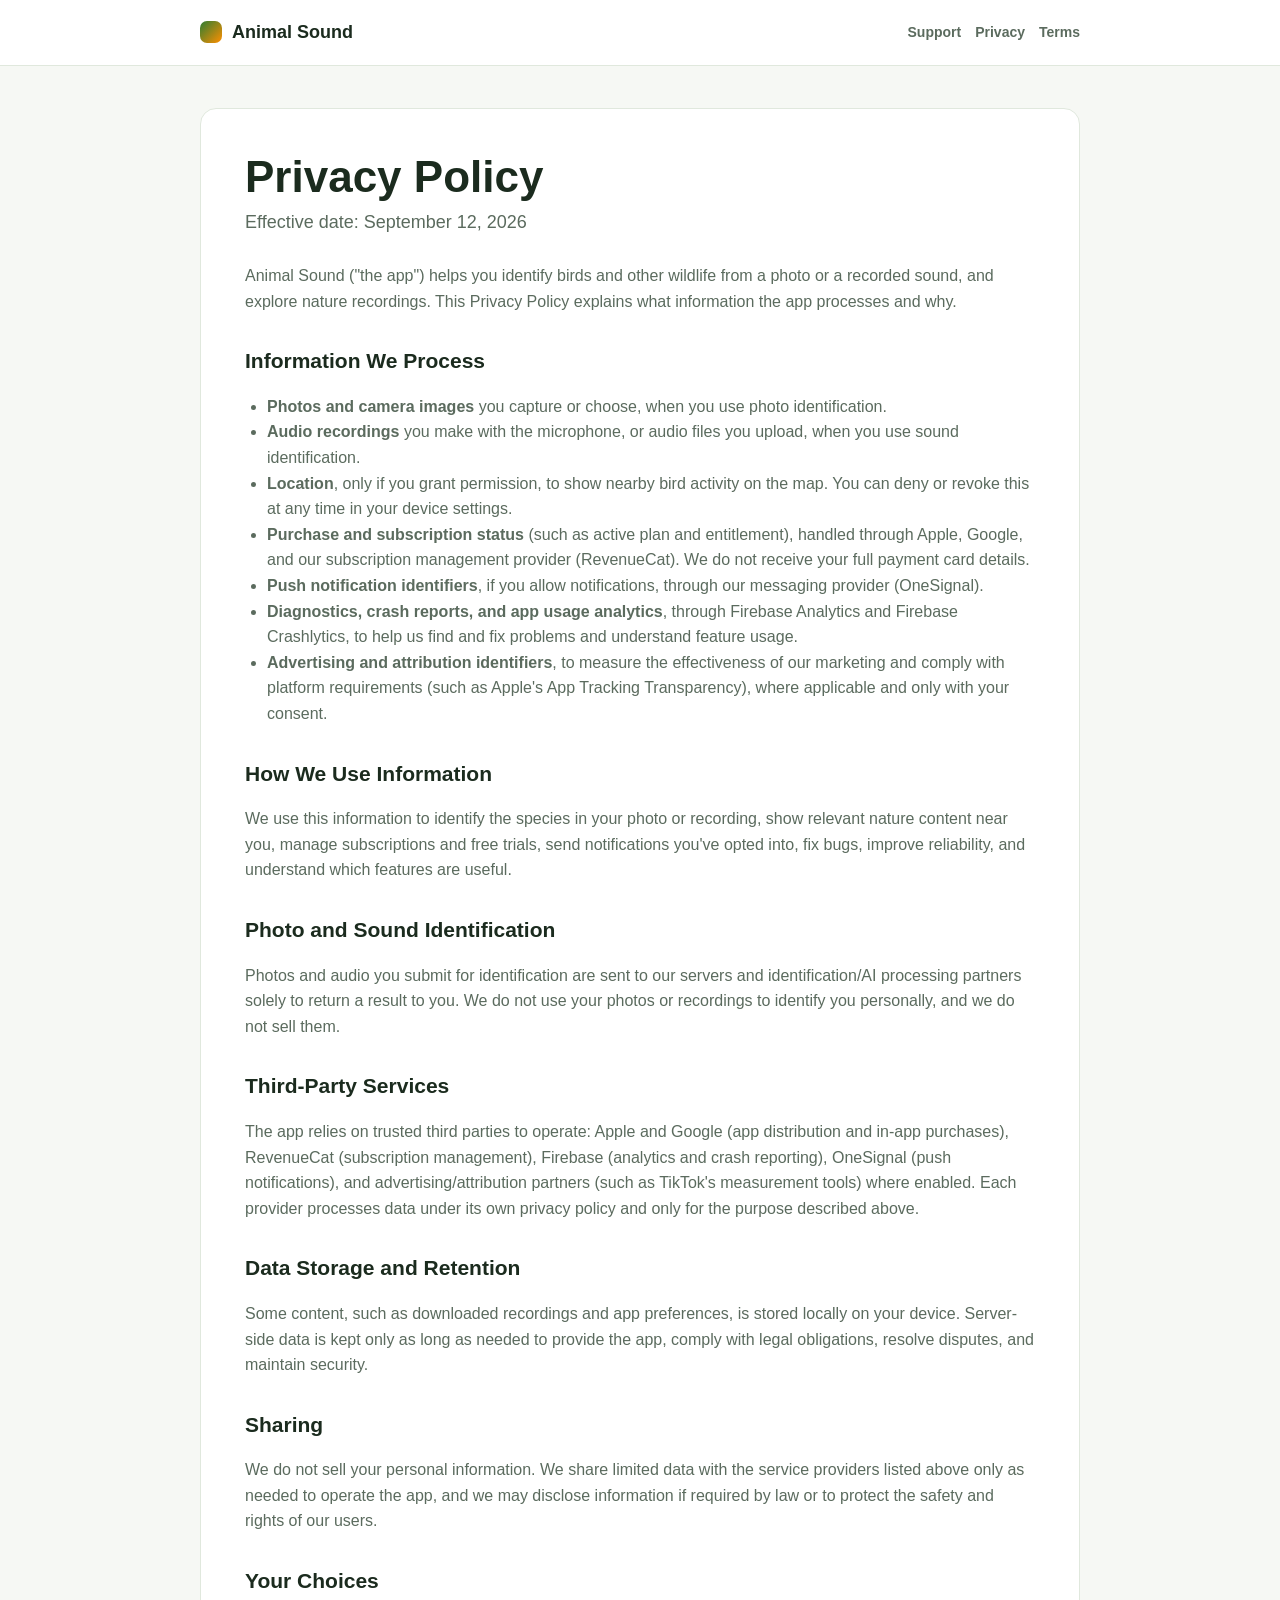
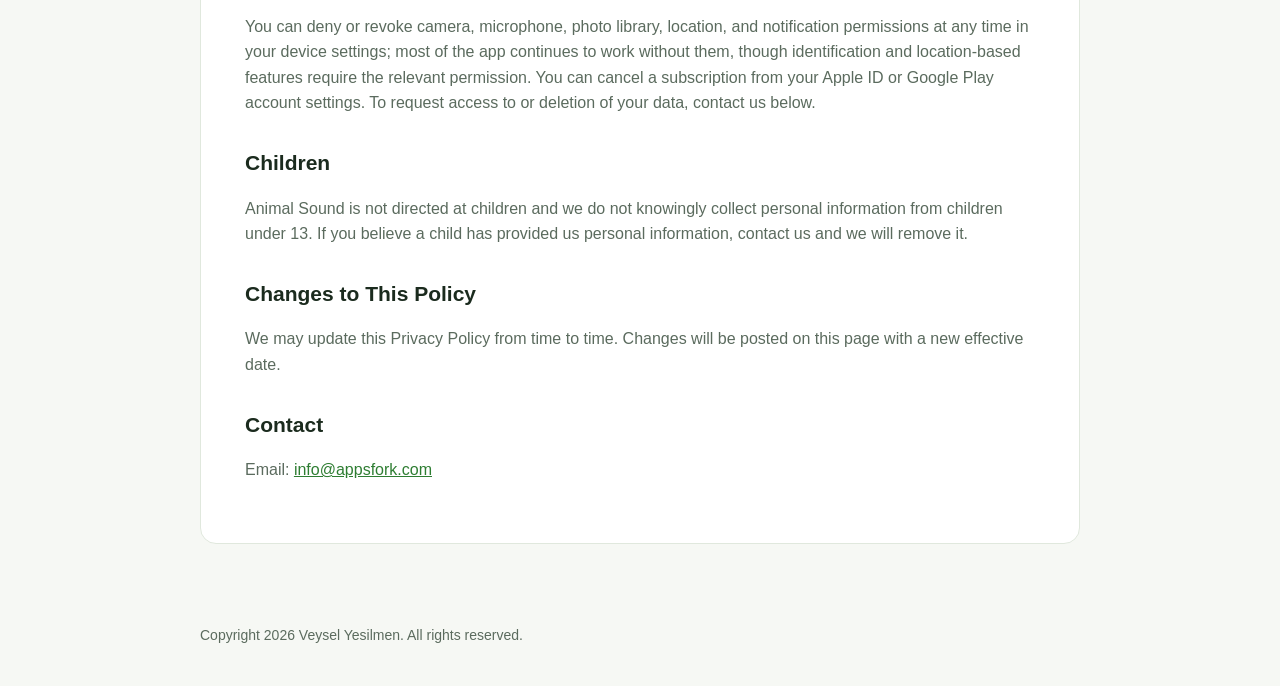
==== privacy.html @ cae45aab "Initial support, privacy, and terms pages for Animal Sound" ====
<!doctype html>
<html lang="en">
<head><meta charset="utf-8"/><meta name="viewport" content="width=device-width, initial-scale=1"/>
<title>Privacy Policy - Animal Sound</title><link rel="stylesheet" href="./styles.css"/></head>
<body><header><div class="wrap topbar"><a class="brand" href="./index.html"><span class="dot"></span>Animal Sound</a>
<nav aria-label="Legal and support"><a href="./support.html">Support</a><a href="./privacy.html">Privacy</a><a href="./terms.html">Terms</a></nav></div></header><main><div class="wrap"><article class="panel"><h1>Privacy Policy</h1>
<p class="lead">Effective date: September 12, 2026</p>
<p>Animal Sound ("the app") helps you identify birds and other wildlife from a photo or a recorded sound, and explore nature recordings. This Privacy Policy explains what information the app processes and why.</p>

<h2>Information We Process</h2>
<ul>
<li><strong>Photos and camera images</strong> you capture or choose, when you use photo identification.</li>
<li><strong>Audio recordings</strong> you make with the microphone, or audio files you upload, when you use sound identification.</li>
<li><strong>Location</strong>, only if you grant permission, to show nearby bird activity on the map. You can deny or revoke this at any time in your device settings.</li>
<li><strong>Purchase and subscription status</strong> (such as active plan and entitlement), handled through Apple, Google, and our subscription management provider (RevenueCat). We do not receive your full payment card details.</li>
<li><strong>Push notification identifiers</strong>, if you allow notifications, through our messaging provider (OneSignal).</li>
<li><strong>Diagnostics, crash reports, and app usage analytics</strong>, through Firebase Analytics and Firebase Crashlytics, to help us find and fix problems and understand feature usage.</li>
<li><strong>Advertising and attribution identifiers</strong>, to measure the effectiveness of our marketing and comply with platform requirements (such as Apple's App Tracking Transparency), where applicable and only with your consent.</li>
</ul>

<h2>How We Use Information</h2>
<p>We use this information to identify the species in your photo or recording, show relevant nature content near you, manage subscriptions and free trials, send notifications you've opted into, fix bugs, improve reliability, and understand which features are useful.</p>

<h2>Photo and Sound Identification</h2>
<p>Photos and audio you submit for identification are sent to our servers and identification/AI processing partners solely to return a result to you. We do not use your photos or recordings to identify you personally, and we do not sell them.</p>

<h2>Third-Party Services</h2>
<p>The app relies on trusted third parties to operate: Apple and Google (app distribution and in-app purchases), RevenueCat (subscription management), Firebase (analytics and crash reporting), OneSignal (push notifications), and advertising/attribution partners (such as TikTok's measurement tools) where enabled. Each provider processes data under its own privacy policy and only for the purpose described above.</p>

<h2>Data Storage and Retention</h2>
<p>Some content, such as downloaded recordings and app preferences, is stored locally on your device. Server-side data is kept only as long as needed to provide the app, comply with legal obligations, resolve disputes, and maintain security.</p>

<h2>Sharing</h2>
<p>We do not sell your personal information. We share limited data with the service providers listed above only as needed to operate the app, and we may disclose information if required by law or to protect the safety and rights of our users.</p>

<h2>Your Choices</h2>
<p>You can deny or revoke camera, microphone, photo library, location, and notification permissions at any time in your device settings; most of the app continues to work without them, though identification and location-based features require the relevant permission. You can cancel a subscription from your Apple ID or Google Play account settings. To request access to or deletion of your data, contact us below.</p>

<h2>Children</h2>
<p>Animal Sound is not directed at children and we do not knowingly collect personal information from children under 13. If you believe a child has provided us personal information, contact us and we will remove it.</p>

<h2>Changes to This Policy</h2>
<p>We may update this Privacy Policy from time to time. Changes will be posted on this page with a new effective date.</p>

<h2>Contact</h2>
<p>Email: <a href="mailto:info@appsfork.com">info@appsfork.com</a></p>
</article></div></main><footer><div class="wrap">Copyright 2026 Veysel Yesilmen. All rights reserved.</div></footer></body></html>
---- styles.css ----
:root{color-scheme:light;--bg:#f6f8f4;--surface:#ffffff;--surface2:#f0f5ec;--text:#1b2b1e;--muted:#5b6b5e;--line:#e0e8dd;--primary:#2e7d32;--accent:#ff8f00}
*{box-sizing:border-box}
body{margin:0;background:var(--bg);color:var(--text);font-family:-apple-system,BlinkMacSystemFont,"Segoe UI",sans-serif;line-height:1.6}
header{background:var(--surface);border-bottom:1px solid var(--line)}
.wrap{width:min(880px,calc(100% - 32px));margin:0 auto}
.topbar{display:flex;align-items:center;justify-content:space-between;gap:16px;padding:18px 0}
.brand{color:var(--text);font-size:18px;font-weight:800;text-decoration:none;display:flex;align-items:center;gap:10px}
.dot{width:22px;height:22px;border-radius:7px;background:linear-gradient(135deg,var(--primary),var(--accent));display:inline-block}
nav{display:flex;gap:14px;flex-wrap:wrap;justify-content:flex-end}
nav a{color:var(--muted);font-size:14px;font-weight:700;text-decoration:none}
nav a:hover,nav a:focus{color:var(--primary)}
main{padding:42px 0 56px}
.panel{background:var(--surface);border:1px solid var(--line);border-radius:16px;padding:clamp(24px,4vw,44px)}
h1{margin:0 0 8px;font-size:clamp(30px,6vw,44px);line-height:1.08}
h2{margin:30px 0 10px;font-size:21px;color:var(--text)}
h3{margin:22px 0 8px;font-size:17px;color:var(--text)}
p,li{color:var(--muted)}
.lead{margin:0 0 26px;color:var(--muted);font-size:18px}
a{color:var(--primary)}
ul{padding-left:22px}
.notice{margin:18px 0;padding:16px 18px;background:rgba(255,143,0,.08);border:1px solid rgba(255,143,0,.35);border-radius:12px;color:#7a4a00}
.notice strong{color:#a35c00}
.contact{margin-top:18px;padding:16px;background:var(--surface2);border:1px solid var(--line);border-radius:12px}
footer{padding:24px 0 40px;color:var(--muted);font-size:14px}
@media(max-width:560px){.topbar{align-items:flex-start;flex-direction:column}nav{justify-content:flex-start}}
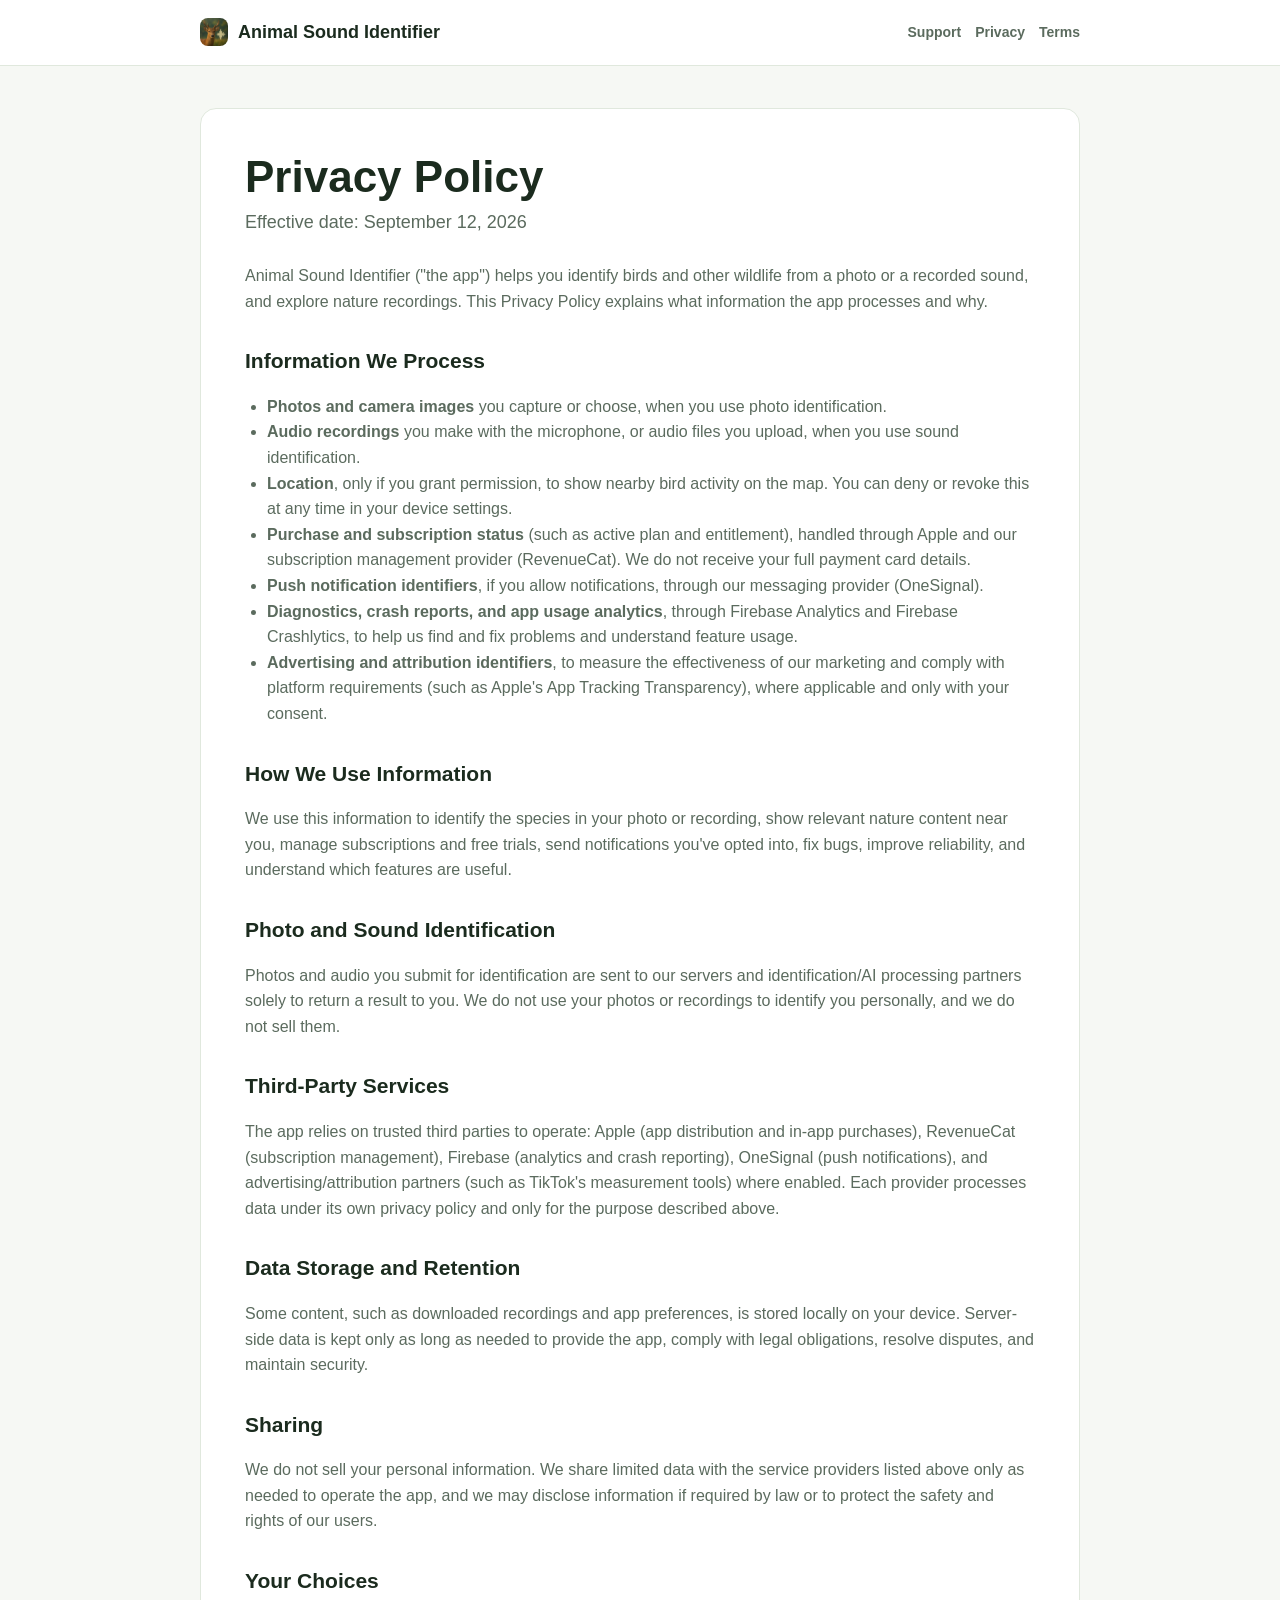
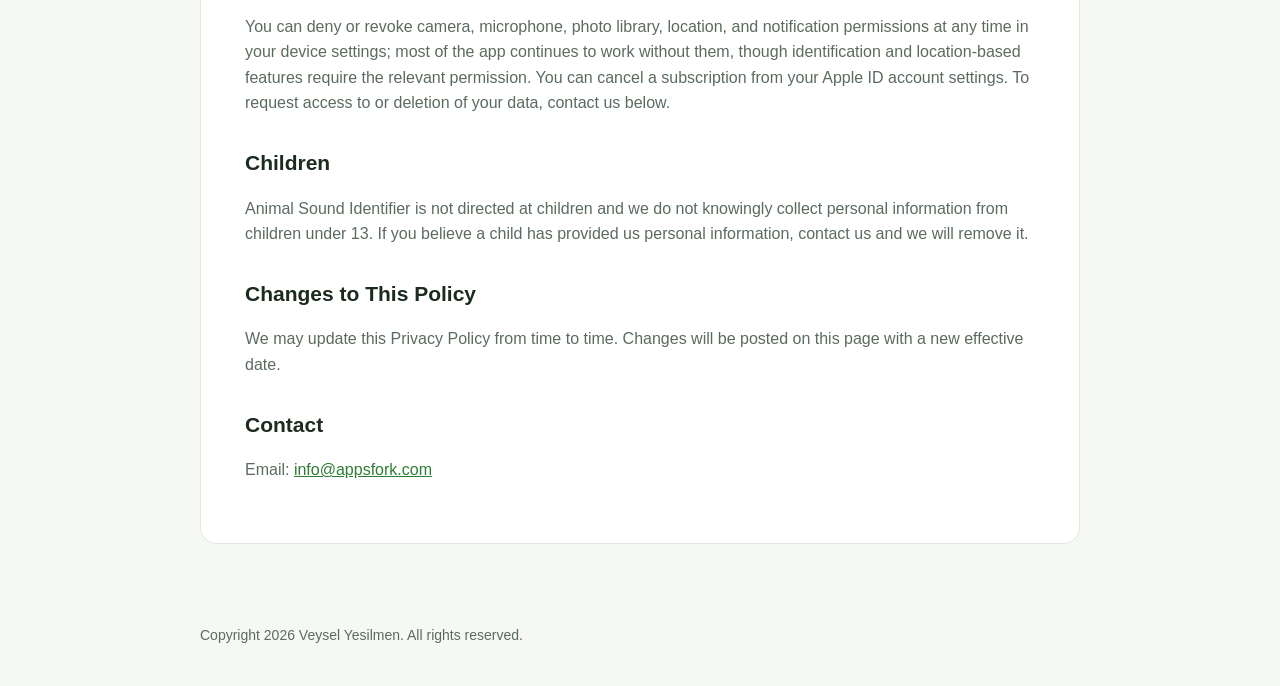
==== commit 66101003: "Use real app icon, full app name, drop Google Play mentions" ====
--- a/privacy.html
+++ b/privacy.html
@@ -1,18 +1,18 @@
 <!doctype html>
 <html lang="en">
 <head><meta charset="utf-8"/><meta name="viewport" content="width=device-width, initial-scale=1"/>
-<title>Privacy Policy - Animal Sound</title><link rel="stylesheet" href="./styles.css"/></head>
-<body><header><div class="wrap topbar"><a class="brand" href="./index.html"><span class="dot"></span>Animal Sound</a>
+<title>Privacy Policy - Animal Sound Identifier</title><link rel="icon" type="image/png" href="./favicon.png"/><link rel="stylesheet" href="./styles.css"/></head>
+<body><header><div class="wrap topbar"><a class="brand" href="./index.html"><img class="brand-icon" src="./icon.png" alt="Animal Sound Identifier"/>Animal Sound Identifier</a>
 <nav aria-label="Legal and support"><a href="./support.html">Support</a><a href="./privacy.html">Privacy</a><a href="./terms.html">Terms</a></nav></div></header><main><div class="wrap"><article class="panel"><h1>Privacy Policy</h1>
 <p class="lead">Effective date: September 12, 2026</p>
-<p>Animal Sound ("the app") helps you identify birds and other wildlife from a photo or a recorded sound, and explore nature recordings. This Privacy Policy explains what information the app processes and why.</p>
+<p>Animal Sound Identifier ("the app") helps you identify birds and other wildlife from a photo or a recorded sound, and explore nature recordings. This Privacy Policy explains what information the app processes and why.</p>
 
 <h2>Information We Process</h2>
 <ul>
 <li><strong>Photos and camera images</strong> you capture or choose, when you use photo identification.</li>
 <li><strong>Audio recordings</strong> you make with the microphone, or audio files you upload, when you use sound identification.</li>
 <li><strong>Location</strong>, only if you grant permission, to show nearby bird activity on the map. You can deny or revoke this at any time in your device settings.</li>
-<li><strong>Purchase and subscription status</strong> (such as active plan and entitlement), handled through Apple, Google, and our subscription management provider (RevenueCat). We do not receive your full payment card details.</li>
+<li><strong>Purchase and subscription status</strong> (such as active plan and entitlement), handled through Apple and our subscription management provider (RevenueCat). We do not receive your full payment card details.</li>
 <li><strong>Push notification identifiers</strong>, if you allow notifications, through our messaging provider (OneSignal).</li>
 <li><strong>Diagnostics, crash reports, and app usage analytics</strong>, through Firebase Analytics and Firebase Crashlytics, to help us find and fix problems and understand feature usage.</li>
 <li><strong>Advertising and attribution identifiers</strong>, to measure the effectiveness of our marketing and comply with platform requirements (such as Apple's App Tracking Transparency), where applicable and only with your consent.</li>
@@ -25,7 +25,7 @@
 <p>Photos and audio you submit for identification are sent to our servers and identification/AI processing partners solely to return a result to you. We do not use your photos or recordings to identify you personally, and we do not sell them.</p>
 
 <h2>Third-Party Services</h2>
-<p>The app relies on trusted third parties to operate: Apple and Google (app distribution and in-app purchases), RevenueCat (subscription management), Firebase (analytics and crash reporting), OneSignal (push notifications), and advertising/attribution partners (such as TikTok's measurement tools) where enabled. Each provider processes data under its own privacy policy and only for the purpose described above.</p>
+<p>The app relies on trusted third parties to operate: Apple (app distribution and in-app purchases), RevenueCat (subscription management), Firebase (analytics and crash reporting), OneSignal (push notifications), and advertising/attribution partners (such as TikTok's measurement tools) where enabled. Each provider processes data under its own privacy policy and only for the purpose described above.</p>
 
 <h2>Data Storage and Retention</h2>
 <p>Some content, such as downloaded recordings and app preferences, is stored locally on your device. Server-side data is kept only as long as needed to provide the app, comply with legal obligations, resolve disputes, and maintain security.</p>
@@ -34,10 +34,10 @@
 <p>We do not sell your personal information. We share limited data with the service providers listed above only as needed to operate the app, and we may disclose information if required by law or to protect the safety and rights of our users.</p>
 
 <h2>Your Choices</h2>
-<p>You can deny or revoke camera, microphone, photo library, location, and notification permissions at any time in your device settings; most of the app continues to work without them, though identification and location-based features require the relevant permission. You can cancel a subscription from your Apple ID or Google Play account settings. To request access to or deletion of your data, contact us below.</p>
+<p>You can deny or revoke camera, microphone, photo library, location, and notification permissions at any time in your device settings; most of the app continues to work without them, though identification and location-based features require the relevant permission. You can cancel a subscription from your Apple ID account settings. To request access to or deletion of your data, contact us below.</p>
 
 <h2>Children</h2>
-<p>Animal Sound is not directed at children and we do not knowingly collect personal information from children under 13. If you believe a child has provided us personal information, contact us and we will remove it.</p>
+<p>Animal Sound Identifier is not directed at children and we do not knowingly collect personal information from children under 13. If you believe a child has provided us personal information, contact us and we will remove it.</p>
 
 <h2>Changes to This Policy</h2>
 <p>We may update this Privacy Policy from time to time. Changes will be posted on this page with a new effective date.</p>
--- a/styles.css
+++ b/styles.css
@@ -5,7 +5,7 @@
 .wrap{width:min(880px,calc(100% - 32px));margin:0 auto}
 .topbar{display:flex;align-items:center;justify-content:space-between;gap:16px;padding:18px 0}
 .brand{color:var(--text);font-size:18px;font-weight:800;text-decoration:none;display:flex;align-items:center;gap:10px}
-.dot{width:22px;height:22px;border-radius:7px;background:linear-gradient(135deg,var(--primary),var(--accent));display:inline-block}
+.brand-icon{width:28px;height:28px;border-radius:8px;object-fit:cover;display:inline-block}
 nav{display:flex;gap:14px;flex-wrap:wrap;justify-content:flex-end}
 nav a{color:var(--muted);font-size:14px;font-weight:700;text-decoration:none}
 nav a:hover,nav a:focus{color:var(--primary)}
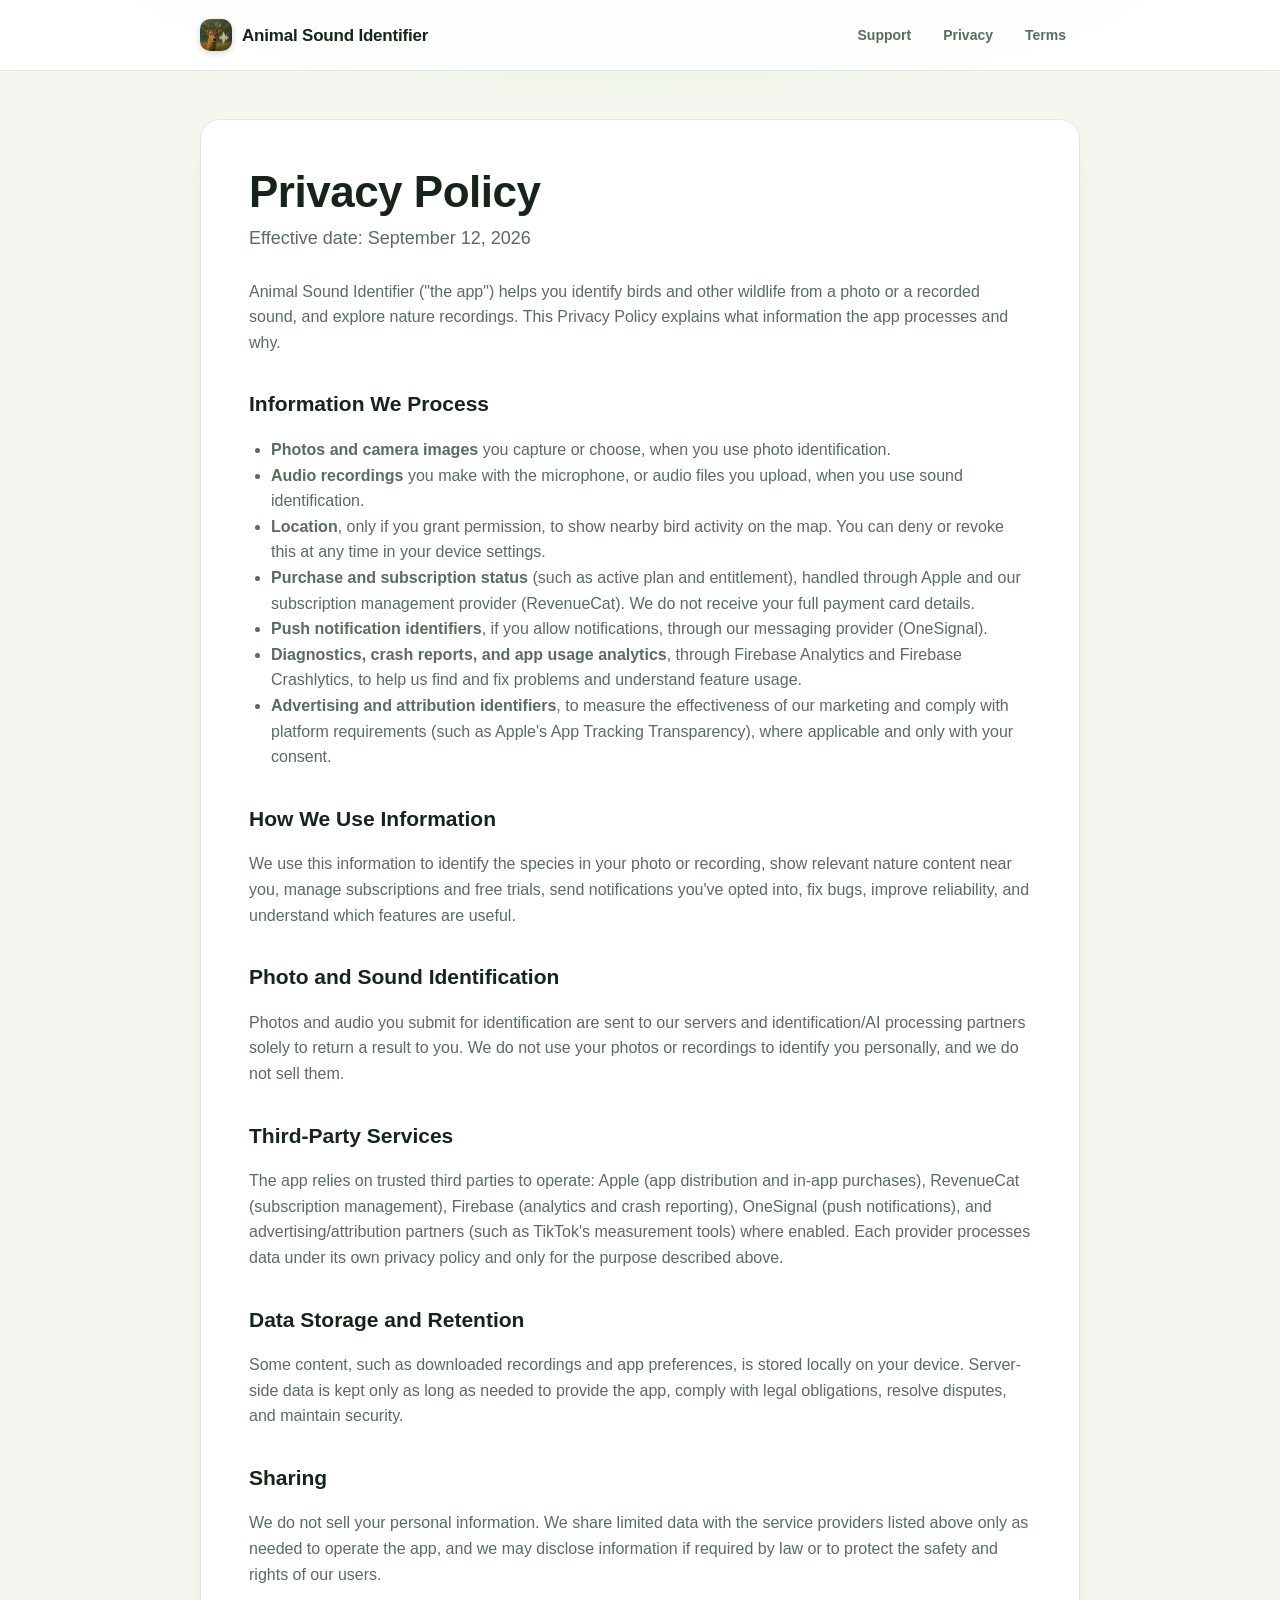
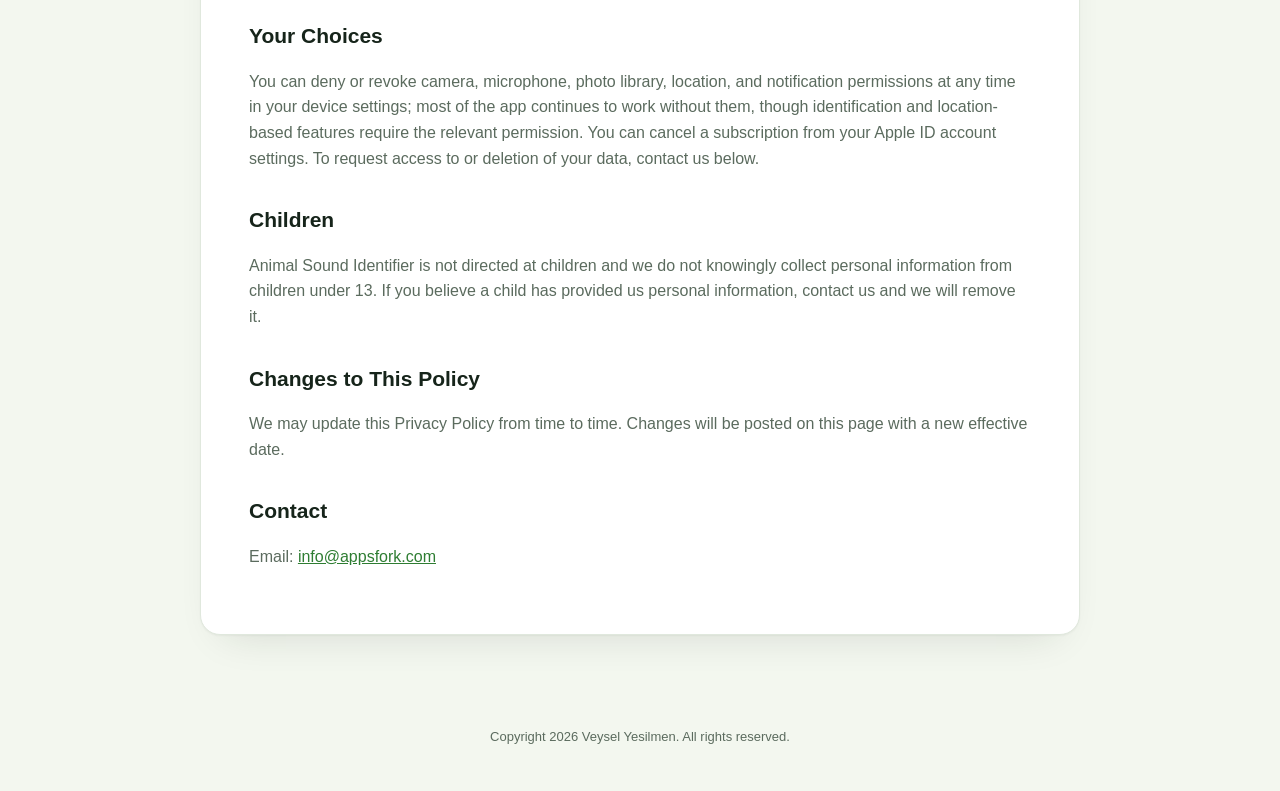
==== commit dd78e35f: "Redesign landing page as a real hero site, fix icon sizing, add cache-busting" ====
--- a/privacy.html
+++ b/privacy.html
@@ -1,8 +1,8 @@
 <!doctype html>
 <html lang="en">
 <head><meta charset="utf-8"/><meta name="viewport" content="width=device-width, initial-scale=1"/>
-<title>Privacy Policy - Animal Sound Identifier</title><link rel="icon" type="image/png" href="./favicon.png"/><link rel="stylesheet" href="./styles.css"/></head>
-<body><header><div class="wrap topbar"><a class="brand" href="./index.html"><img class="brand-icon" src="./icon.png" alt="Animal Sound Identifier"/>Animal Sound Identifier</a>
+<title>Privacy Policy - Animal Sound Identifier</title><link rel="icon" type="image/png" href="./favicon.png?v=2"/><link rel="stylesheet" href="./styles.css?v=2"/></head>
+<body><header><div class="wrap topbar"><a class="brand" href="./index.html"><img class="brand-icon" src="./icon.png?v=2" alt="Animal Sound Identifier"/>Animal Sound Identifier</a>
 <nav aria-label="Legal and support"><a href="./support.html">Support</a><a href="./privacy.html">Privacy</a><a href="./terms.html">Terms</a></nav></div></header><main><div class="wrap"><article class="panel"><h1>Privacy Policy</h1>
 <p class="lead">Effective date: September 12, 2026</p>
 <p>Animal Sound Identifier ("the app") helps you identify birds and other wildlife from a photo or a recorded sound, and explore nature recordings. This Privacy Policy explains what information the app processes and why.</p>
--- a/styles.css
+++ b/styles.css
@@ -1,18 +1,21 @@
-:root{color-scheme:light;--bg:#f6f8f4;--surface:#ffffff;--surface2:#f0f5ec;--text:#1b2b1e;--muted:#5b6b5e;--line:#e0e8dd;--primary:#2e7d32;--accent:#ff8f00}
+:root{color-scheme:light;--bg:#f3f7ef;--surface:#ffffff;--surface2:#eef4e8;--text:#16241a;--muted:#5b6b5e;--line:#e0e8dd;--primary:#2e7d32;--primary-dark:#1b5e20;--accent:#ff8f00}
 *{box-sizing:border-box}
-body{margin:0;background:var(--bg);color:var(--text);font-family:-apple-system,BlinkMacSystemFont,"Segoe UI",sans-serif;line-height:1.6}
-header{background:var(--surface);border-bottom:1px solid var(--line)}
+body{margin:0;background:
+    radial-gradient(1100px 420px at 50% -140px,rgba(46,125,50,.10),transparent 60%),
+    var(--bg);
+  color:var(--text);font-family:-apple-system,BlinkMacSystemFont,"Segoe UI",sans-serif;line-height:1.6}
+header{background:rgba(255,255,255,.9);backdrop-filter:blur(6px);border-bottom:1px solid var(--line);position:sticky;top:0;z-index:10}
 .wrap{width:min(880px,calc(100% - 32px));margin:0 auto}
-.topbar{display:flex;align-items:center;justify-content:space-between;gap:16px;padding:18px 0}
-.brand{color:var(--text);font-size:18px;font-weight:800;text-decoration:none;display:flex;align-items:center;gap:10px}
-.brand-icon{width:28px;height:28px;border-radius:8px;object-fit:cover;display:inline-block}
-nav{display:flex;gap:14px;flex-wrap:wrap;justify-content:flex-end}
-nav a{color:var(--muted);font-size:14px;font-weight:700;text-decoration:none}
-nav a:hover,nav a:focus{color:var(--primary)}
-main{padding:42px 0 56px}
-.panel{background:var(--surface);border:1px solid var(--line);border-radius:16px;padding:clamp(24px,4vw,44px)}
-h1{margin:0 0 8px;font-size:clamp(30px,6vw,44px);line-height:1.08}
-h2{margin:30px 0 10px;font-size:21px;color:var(--text)}
+.topbar{display:flex;align-items:center;justify-content:space-between;gap:16px;padding:16px 0}
+.brand{color:var(--text);font-size:17px;font-weight:800;text-decoration:none;display:flex;align-items:center;gap:10px;letter-spacing:-.2px}
+.brand-icon{width:32px;height:32px;border-radius:10px;object-fit:cover;display:inline-block;box-shadow:0 2px 6px rgba(22,36,26,.18)}
+nav{display:flex;gap:4px;flex-wrap:wrap;justify-content:flex-end}
+nav a{color:var(--muted);font-size:14px;font-weight:700;text-decoration:none;padding:8px 14px;border-radius:999px;transition:background .15s,color .15s}
+nav a:hover,nav a:focus{color:var(--primary-dark);background:var(--surface2)}
+main{padding:48px 0 64px}
+.panel{background:var(--surface);border:1px solid var(--line);border-radius:20px;padding:clamp(24px,4vw,48px);box-shadow:0 1px 2px rgba(22,36,26,.04),0 20px 40px -24px rgba(22,36,26,.16)}
+h1{margin:0 0 8px;font-size:clamp(30px,6vw,44px);line-height:1.08;letter-spacing:-.5px}
+h2{margin:32px 0 10px;font-size:21px;color:var(--text)}
 h3{margin:22px 0 8px;font-size:17px;color:var(--text)}
 p,li{color:var(--muted)}
 .lead{margin:0 0 26px;color:var(--muted);font-size:18px}
@@ -21,5 +24,28 @@
 .notice{margin:18px 0;padding:16px 18px;background:rgba(255,143,0,.08);border:1px solid rgba(255,143,0,.35);border-radius:12px;color:#7a4a00}
 .notice strong{color:#a35c00}
 .contact{margin-top:18px;padding:16px;background:var(--surface2);border:1px solid var(--line);border-radius:12px}
-footer{padding:24px 0 40px;color:var(--muted);font-size:14px}
-@media(max-width:560px){.topbar{align-items:flex-start;flex-direction:column}nav{justify-content:flex-start}}
+footer{padding:28px 0 44px;color:var(--muted);font-size:13px;text-align:center}
+
+/* Landing page hero */
+.hero{display:flex;flex-direction:column;align-items:center;text-align:center;gap:6px;padding:4px 0 8px}
+.hero-icon{width:112px;height:112px;border-radius:30px;object-fit:cover;box-shadow:0 22px 44px -16px rgba(46,125,50,.4),0 2px 10px rgba(22,36,26,.12);margin-bottom:18px}
+.hero h1{margin:0}
+.hero .lead{max-width:520px;margin:14px auto 0}
+
+.feature-grid{display:grid;grid-template-columns:repeat(auto-fit,minmax(160px,1fr));gap:14px;margin:36px 0}
+.feature{background:var(--surface2);border:1px solid var(--line);border-radius:16px;padding:18px;text-align:left}
+.feature .emoji{font-size:24px;display:block;margin-bottom:8px}
+.feature h3{margin:0 0 4px;font-size:15px;color:var(--text)}
+.feature p{margin:0;font-size:13.5px;line-height:1.5}
+
+.button-row{display:flex;flex-wrap:wrap;gap:10px;justify-content:center;margin-top:6px}
+.btn{display:inline-flex;align-items:center;gap:6px;padding:11px 20px;border-radius:999px;font-weight:700;font-size:14px;text-decoration:none;border:1px solid var(--line);transition:transform .15s,box-shadow .15s}
+.btn-primary{background:linear-gradient(135deg,var(--primary),var(--primary-dark));color:#fff;border-color:transparent;box-shadow:0 10px 24px -10px rgba(46,125,50,.55)}
+.btn-primary:hover{transform:translateY(-1px)}
+.btn-ghost{background:var(--surface);color:var(--text)}
+.btn-ghost:hover{background:var(--surface2)}
+
+.contact-line{margin-top:26px;color:var(--muted);font-size:14px}
+.contact-line a{font-weight:700}
+
+@media(max-width:560px){.topbar{align-items:flex-start;flex-direction:column}nav{justify-content:flex-start;margin-left:-14px}}
